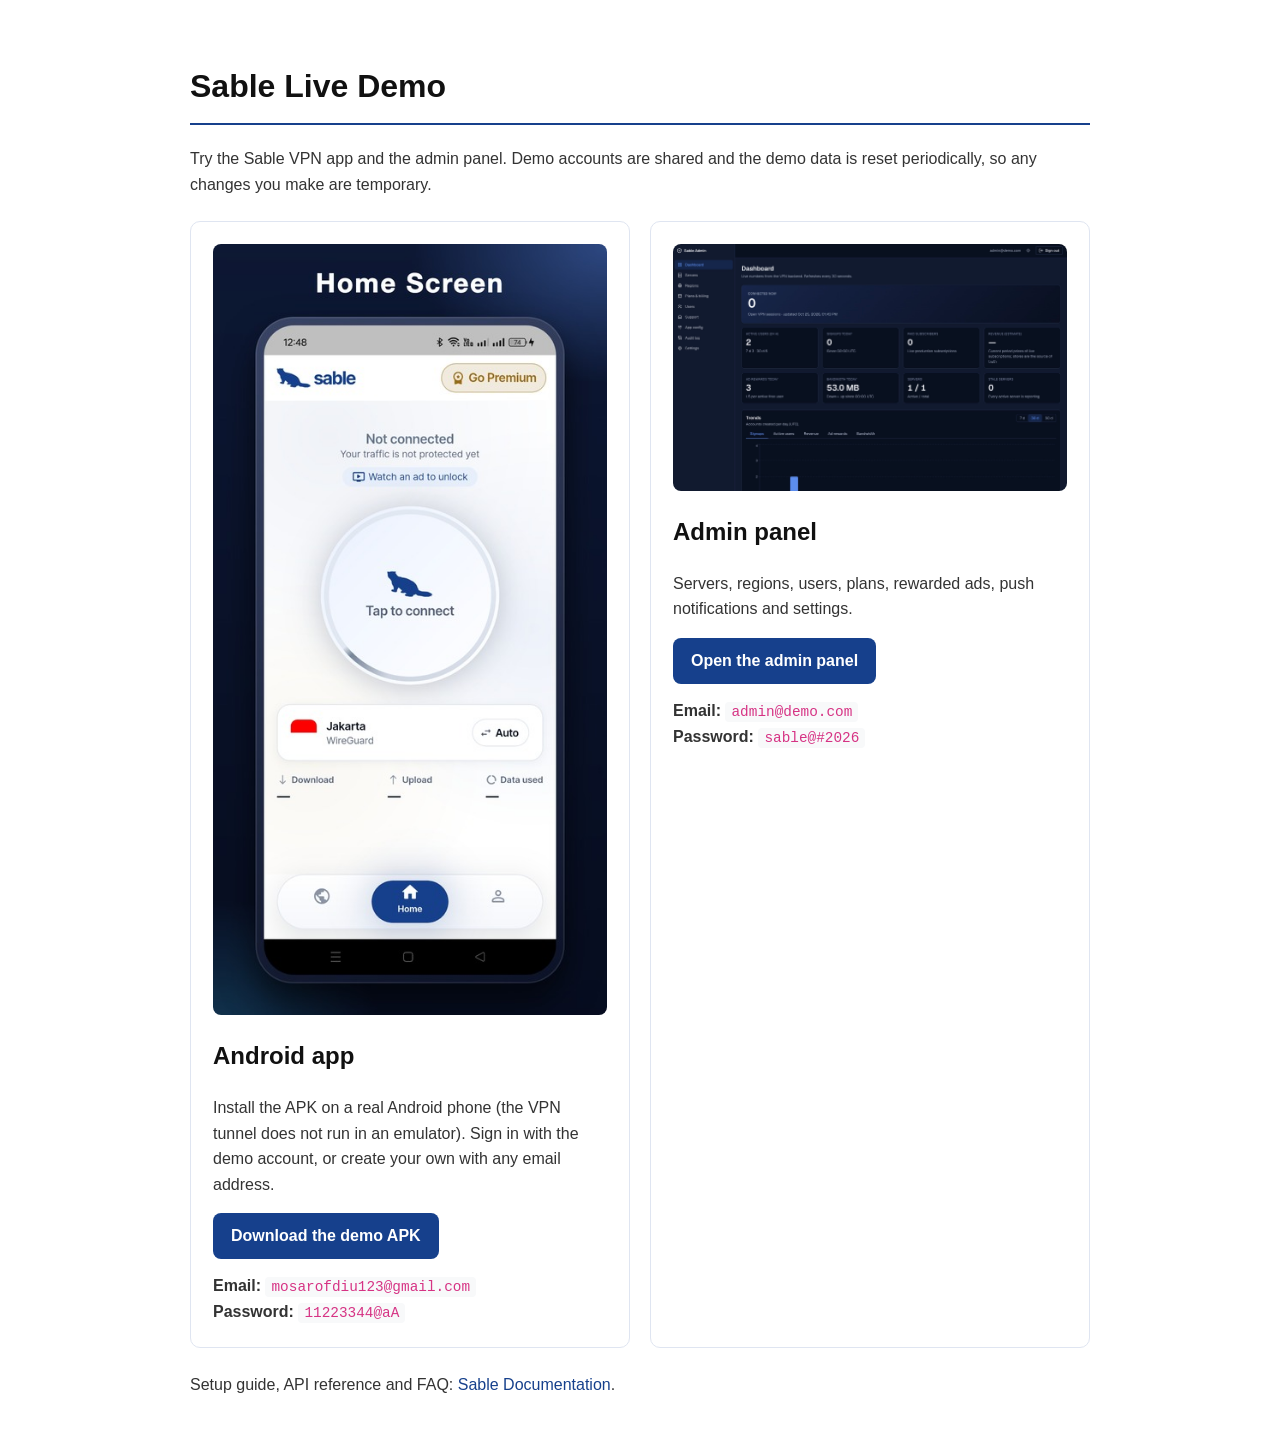
==== demo.html @ 8a18b460 "Add live demo page, account deletion guide and GPL licence for the app Co-Authored-By: Claude Opus 5" ====
<!DOCTYPE html>
<html lang="en">
<head>
    <meta charset="UTF-8">
    <meta name="viewport" content="width=device-width, initial-scale=1.0">
    <title>Sable Live Demo</title>
    <link rel="stylesheet" href="css/styles.css">
    <style>
        .demo-grid { display: grid; grid-template-columns: repeat(auto-fit, minmax(260px, 1fr)); gap: 20px; margin: 24px 0; }
        .demo-card { border: 1px solid #dfe5f1; border-radius: 10px; padding: 22px; background: #fff; }
        .demo-card h2 { margin-top: 0; border: 0; }
        .demo-card img { width: 100%; border-radius: 8px; margin-bottom: 14px; }
        .demo-button { display: inline-block; background: var(--primary); color: #fff; padding: 10px 18px; border-radius: 8px; font-weight: bold; }
        .demo-button:hover { background: var(--primary-hover); }
        .login { margin: 14px 0 0; }
        .login code { word-break: break-all; }
    </style>
</head>
<body>

    <h1>Sable Live Demo</h1>
    <p>Try the Sable VPN app and the admin panel. Demo accounts are shared and the demo data is reset periodically, so any changes you make are temporary.</p>

    <div class="demo-grid">
        <div class="demo-card">
            <img src="assets/03-home-screen.jpg" alt="Sable app home screen">
            <h2>Android app</h2>
            <p>Install the APK on a real Android phone (the VPN tunnel does not run in an emulator). Sign in with the demo account, or create your own with any email address.</p>
            <a class="demo-button" href="https://cdn.akkhorik.com/sable/app-release.apk">Download the demo APK</a>
            <p class="login"><strong>Email:</strong> <code>mosarofdiu123@gmail.com</code><br><strong>Password:</strong> <code>11223344@aA</code></p>
        </div>
        <div class="demo-card">
            <img src="assets/admin-dashboard.jpg" alt="Sable admin panel dashboard">
            <h2>Admin panel</h2>
            <p>Servers, regions, users, plans, rewarded ads, push notifications and settings.</p>
            <a class="demo-button" href="https://sable-admin.pondeet.com/login" target="_blank" rel="noopener">Open the admin panel</a>
            <p class="login"><strong>Email:</strong> <code>admin@demo.com</code><br><strong>Password:</strong> <code>sable@#2026</code></p>
        </div>
    </div>

    <p>Setup guide, API reference and FAQ: <a href="index.html">Sable Documentation</a>.</p>

</body>
</html>
---- css/styles.css ----
:root {
  --primary: #16408c;
  --primary-hover: #0f2f6b;
  --text-dark: #333;
  --text-light: #666;
  --bg-light: #f8f9fa;
  --border: #e0e0e0;
}
body {
  font-family: -apple-system, BlinkMacSystemFont, "Segoe UI", Roboto, Helvetica, Arial, sans-serif;
  line-height: 1.6;
  color: var(--text-dark);
  max-width: 900px;
  margin: 0 auto;
  padding: 40px 20px;
  background-color: #fff;
}
h1, h2, h3 { color: #111; }
h1 { border-bottom: 2px solid var(--primary); padding-bottom: 10px; }
h2 { margin-top: 40px; }
a { color: var(--primary); text-decoration: none; }
a:hover { text-decoration: underline; }
code {
  background-color: var(--bg-light);
  padding: 2px 6px;
  border-radius: 4px;
  font-family: Consolas, Monaco, monospace;
  font-size: 0.9em;
  color: #d63384;
}
pre {
  background-color: var(--bg-light);
  padding: 15px;
  border-radius: 6px;
  border: 1px solid var(--border);
  overflow-x: auto;
  color: #333;
  font-family: Consolas, Monaco, monospace;
}
pre code {
  background-color: transparent;
  padding: 0;
  color: inherit;
}
kbd {
  background-color: #eee;
  border-radius: 3px;
  border: 1px solid #b4b4b4;
  box-shadow: 0 1px 1px rgba(0, 0, 0, .2);
  padding: 1px 4px;
  font-family: monospace;
  font-size: 0.9em;
  color: #333;
}
.alert {
  background-color: #eaf1fd;
  border-left: 4px solid var(--primary);
  padding: 15px;
  margin: 20px 0;
  border-radius: 0 4px 4px 0;
}
.alert-danger {
  background-color: #ffebee;
  border-left: 4px solid #f44336;
  padding: 15px;
  margin: 20px 0;
  border-radius: 0 4px 4px 0;
}
.prereq-grid {
  display: grid;
  grid-template-columns: repeat(auto-fit, minmax(200px, 1fr));
  gap: 15px;
  margin-top: 20px;
}
.prereq-card {
  background: var(--bg-light);
  border: 1px solid var(--border);
  padding: 15px;
  border-radius: 8px;
  text-align: center;
}
.prereq-card strong { display: block; font-size: 1.1em; margin-bottom: 5px; color: var(--primary); }
.tabs { margin-top: 30px; }
.tab-buttons {
  display: flex;
  border-bottom: 2px solid var(--border);
  margin-bottom: 20px;
}
.tab-btn {
  background: none;
  border: none;
  padding: 10px 20px;
  font-size: 16px;
  font-weight: 600;
  cursor: pointer;
  color: var(--text-light);
  border-bottom: 2px solid transparent;
  margin-bottom: -2px;
  transition: all 0.2s ease;
}
.tab-btn:hover { color: var(--primary); }
.tab-btn.active {
  color: var(--primary);
  border-bottom: 2px solid var(--primary);
}
.tab-content { display: none; animation: fadeIn 0.3s ease; }
.tab-content.active { display: block; }
@keyframes fadeIn {
  from { opacity: 0; transform: translateY(5px); }
  to { opacity: 1; transform: translateY(0); }
}
.step-list { list-style: none; padding-left: 0; }
.step-list li {
  position: relative;
  padding-left: 35px;
  margin-bottom: 20px;
}
.step-list li::before {
  content: "✓";
  position: absolute;
  left: 0;
  top: 2px;
  background: var(--primary);
  color: white;
  width: 24px;
  height: 24px;
  border-radius: 50%;
  display: flex;
  align-items: center;
  justify-content: center;
  font-size: 14px;
}
.video-btn {
  display: inline-block;
  background: #ff0000;
  color: white !important;
  padding: 10px 20px;
  border-radius: 6px;
  font-weight: bold;
  margin-top: 15px;
  text-decoration: none !important;
}
.video-btn:hover { background: #cc0000; }
.image-gallery img {
  max-width: 100%;
  height: auto;
  margin-top: 15px;
  margin-bottom: 25px;
  display: block;
  border: 1px solid var(--border);
  border-radius: 8px;
  box-shadow: 0 2px 5px rgba(0,0,0,0.05);
}

/* ---------- Tables (backend / admin panel configuration reference) ---------- */
.doc-table {
  width: 100%;
  border-collapse: collapse;
  margin: 20px 0;
  font-size: 0.95rem;
}
.doc-table th,
.doc-table td {
  border: 1px solid var(--border);
  padding: 10px 12px;
  text-align: left;
  vertical-align: top;
}
.doc-table th {
  background-color: var(--bg-light);
  color: var(--text-dark);
  font-weight: 600;
}
.doc-table td code {
  white-space: normal;
}
code {
  overflow-wrap: anywhere;
}
@media (max-width: 600px) {
  .doc-table {
    display: block;
    overflow-x: auto;
  }
}
.doc-table tr:nth-child(even) td {
  background-color: #fcfcfc;
}

/* Success / positive callout, same shape as .alert */
.alert-success {
  background-color: #e8f5e9;
  border-left: 4px solid #4caf50;
  padding: 15px;
  margin: 20px 0;
  border-radius: 0 4px 4px 0;
}

/* ---------- Harmonia additions ---------- */
.toc { background: var(--bg-light); border: 1px solid var(--border); border-radius: 8px; padding: 15px 25px; margin: 25px 0; }
.toc ol { margin: 8px 0 0; padding-left: 0; list-style: none; columns: 2; column-gap: 30px; }
.toc li { margin-bottom: 4px; break-inside: avoid; }
.alert-warning { background-color: #fff8e1; border-left: 4px solid #ffc107; padding: 15px; margin: 20px 0; border-radius: 0 4px 4px 0; }
@media (max-width: 640px) { .toc ol { columns: 1; } }

/* Architecture diagram */
.arch-diagram {
  margin: 20px 0;
  padding: 16px;
  border: 1px solid var(--border);
  border-radius: 8px;
  background: #fff;
  overflow-x: auto;
}
.arch-diagram svg {
  display: block;
  width: 100%;
  min-width: 640px;
  height: auto;
}

/* Screenshots with captions */
.doc-shot {
  margin: 18px 0 26px;
}
.doc-shot img {
  display: block;
  width: 100%;
  height: auto;
  border: 1px solid var(--border);
  border-radius: 8px;
  box-shadow: 0 2px 10px rgba(0, 0, 0, 0.06);
}
.doc-shot figcaption {
  margin-top: 8px;
  font-size: 0.9em;
  color: var(--text-light);
}
.terminal {
  background: #0f1420;
  color: #d8dee9;
  border-radius: 8px;
  padding: 14px 16px;
  font-family: Consolas, Monaco, monospace;
  font-size: 0.82em;
  line-height: 1.5;
  overflow-x: auto;
  white-space: pre;
}
.terminal .t-ok { color: #7ee2a0; font-weight: bold; }
.terminal .t-warn { color: #f5d06f; }
.terminal .t-err { color: #ff8a80; }
.terminal .t-dim { color: #8b93a7; }
.terminal .t-note { color: #ffffff; background: #16408c; border-radius: 3px; padding: 0 5px; font-weight: bold; }
h4 { color: #111; margin-top: 24px; }
.terminal .t-note { margin-right: 4px; }
ol.annot { padding-left: 22px; }
ol.annot li { margin-bottom: 6px; }
ol.annot li::marker { color: #fff; font-weight: bold; }
ol.annot { counter-reset: n; list-style: none; }
ol.annot li { counter-increment: n; position: relative; }
ol.annot li::before { content: counter(n); position: absolute; left: -24px; top: 2px; background: #16408c; color: #fff; font-size: 0.75em; font-weight: bold; border-radius: 3px; padding: 0 5px; }
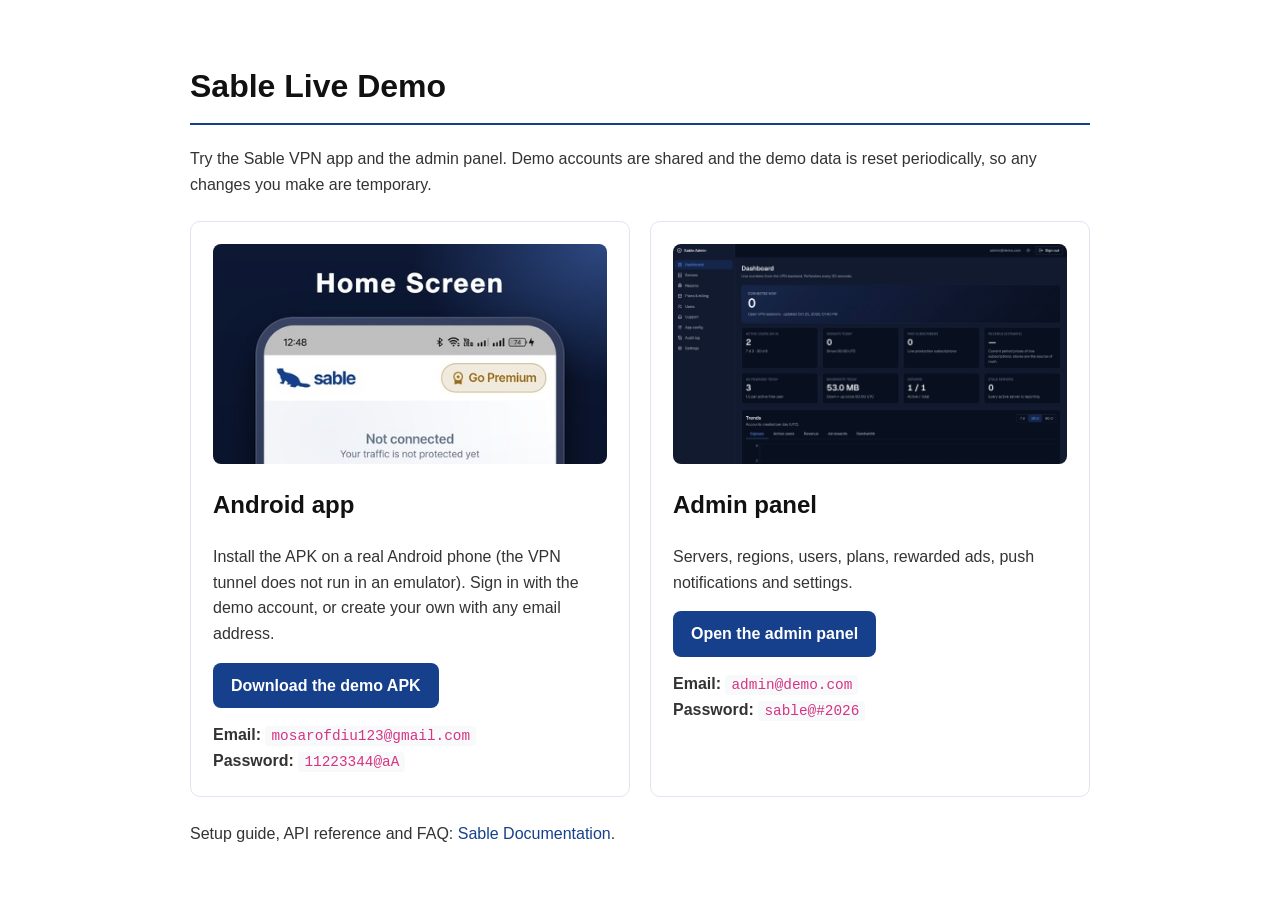
==== commit 3309ab65: "Even out the demo page images Co-Authored-By: Claude Opus 5.5 <noreply@anthropic.com>" ====
--- a/demo.html
+++ b/demo.html
@@ -9,7 +9,7 @@
         .demo-grid { display: grid; grid-template-columns: repeat(auto-fit, minmax(260px, 1fr)); gap: 20px; margin: 24px 0; }
         .demo-card { border: 1px solid #dfe5f1; border-radius: 10px; padding: 22px; background: #fff; }
         .demo-card h2 { margin-top: 0; border: 0; }
-        .demo-card img { width: 100%; border-radius: 8px; margin-bottom: 14px; }
+        .demo-card img { width: 100%; height: 220px; object-fit: cover; object-position: top; border-radius: 8px; margin-bottom: 14px; }
         .demo-button { display: inline-block; background: var(--primary); color: #fff; padding: 10px 18px; border-radius: 8px; font-weight: bold; }
         .demo-button:hover { background: var(--primary-hover); }
         .login { margin: 14px 0 0; }
